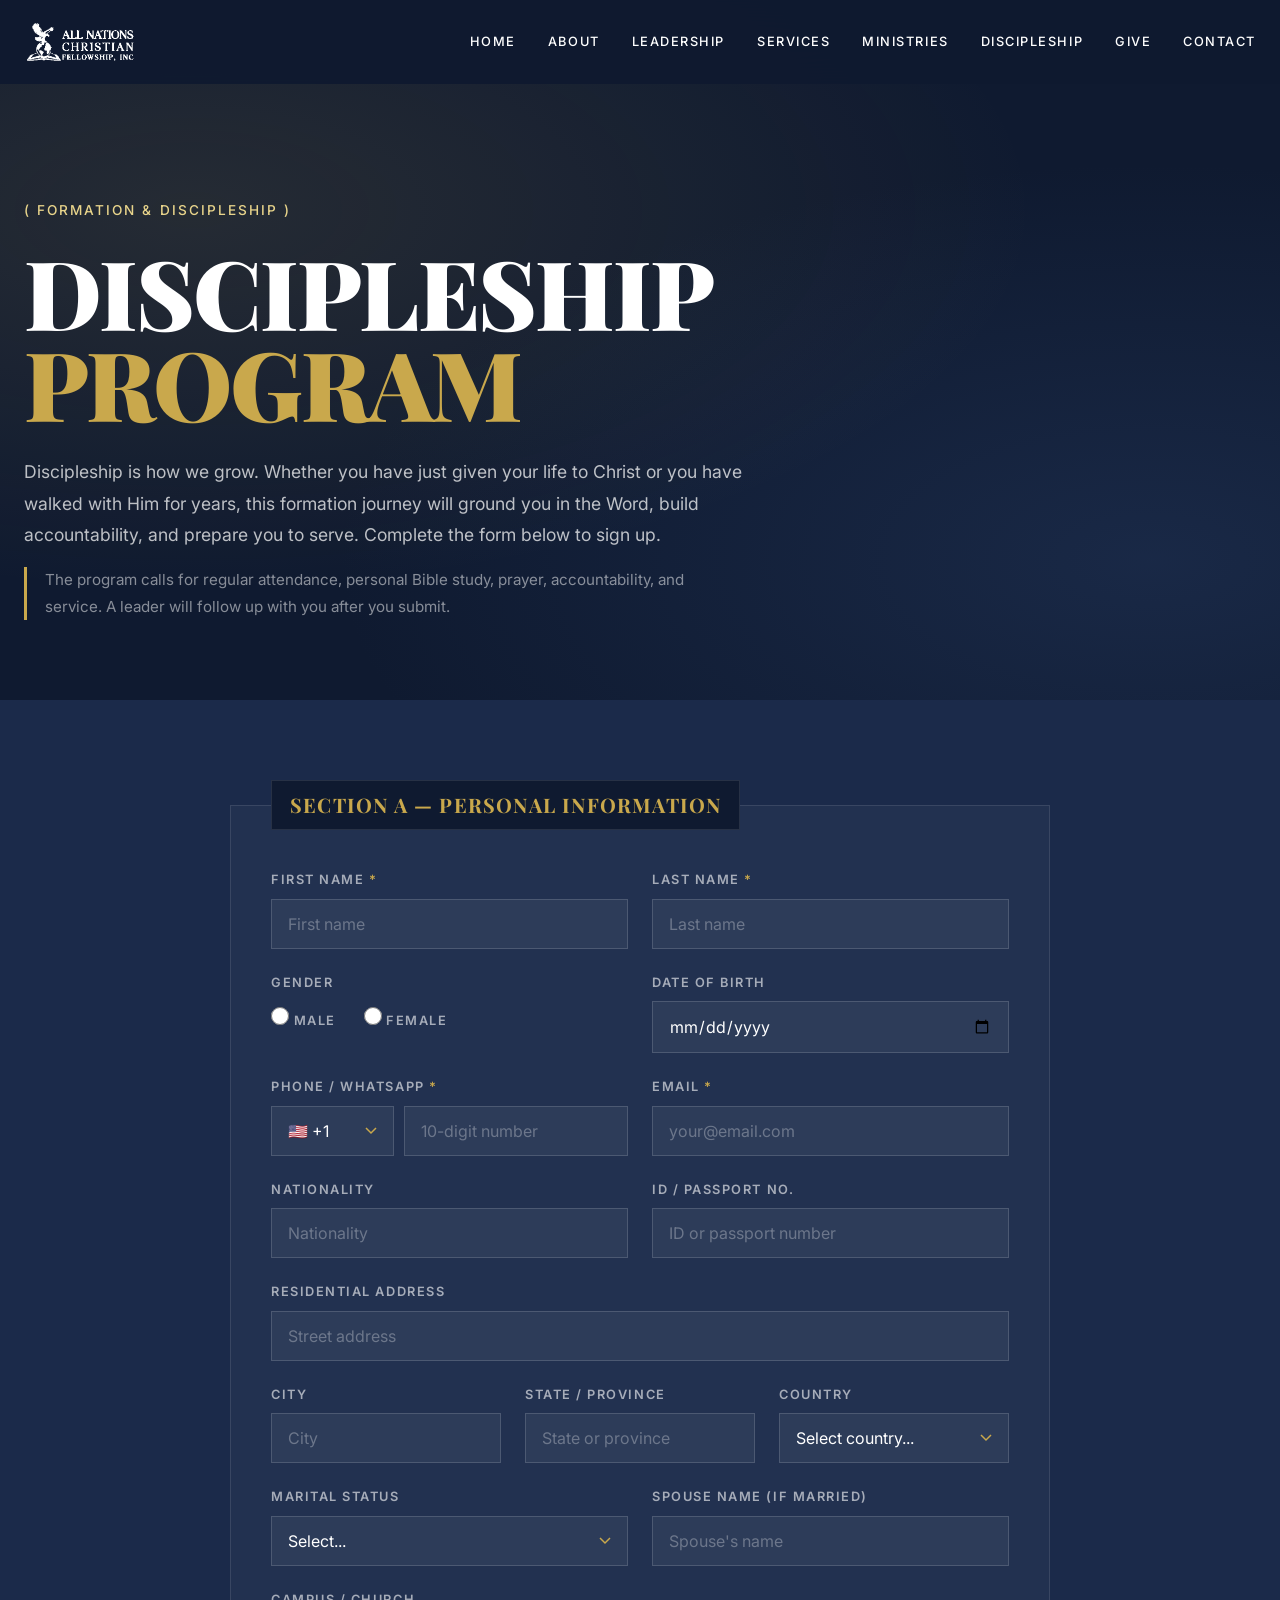
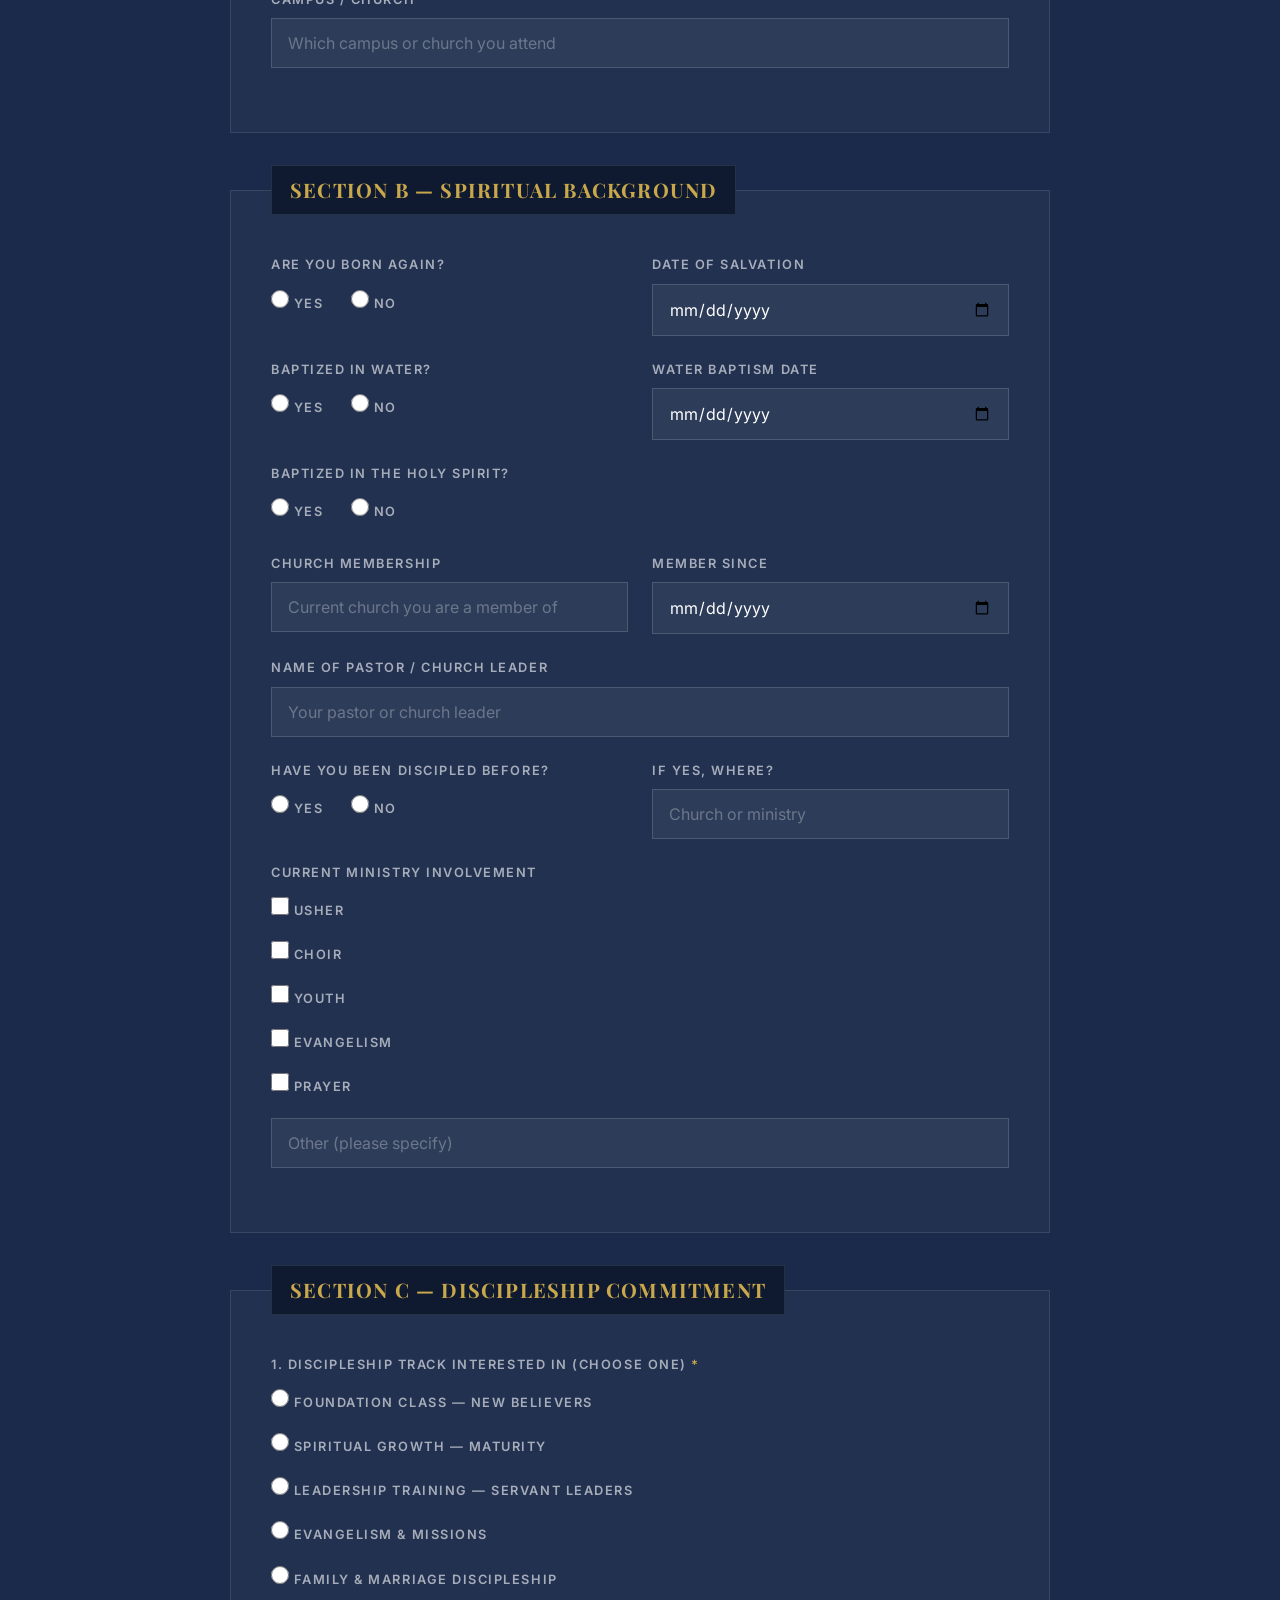
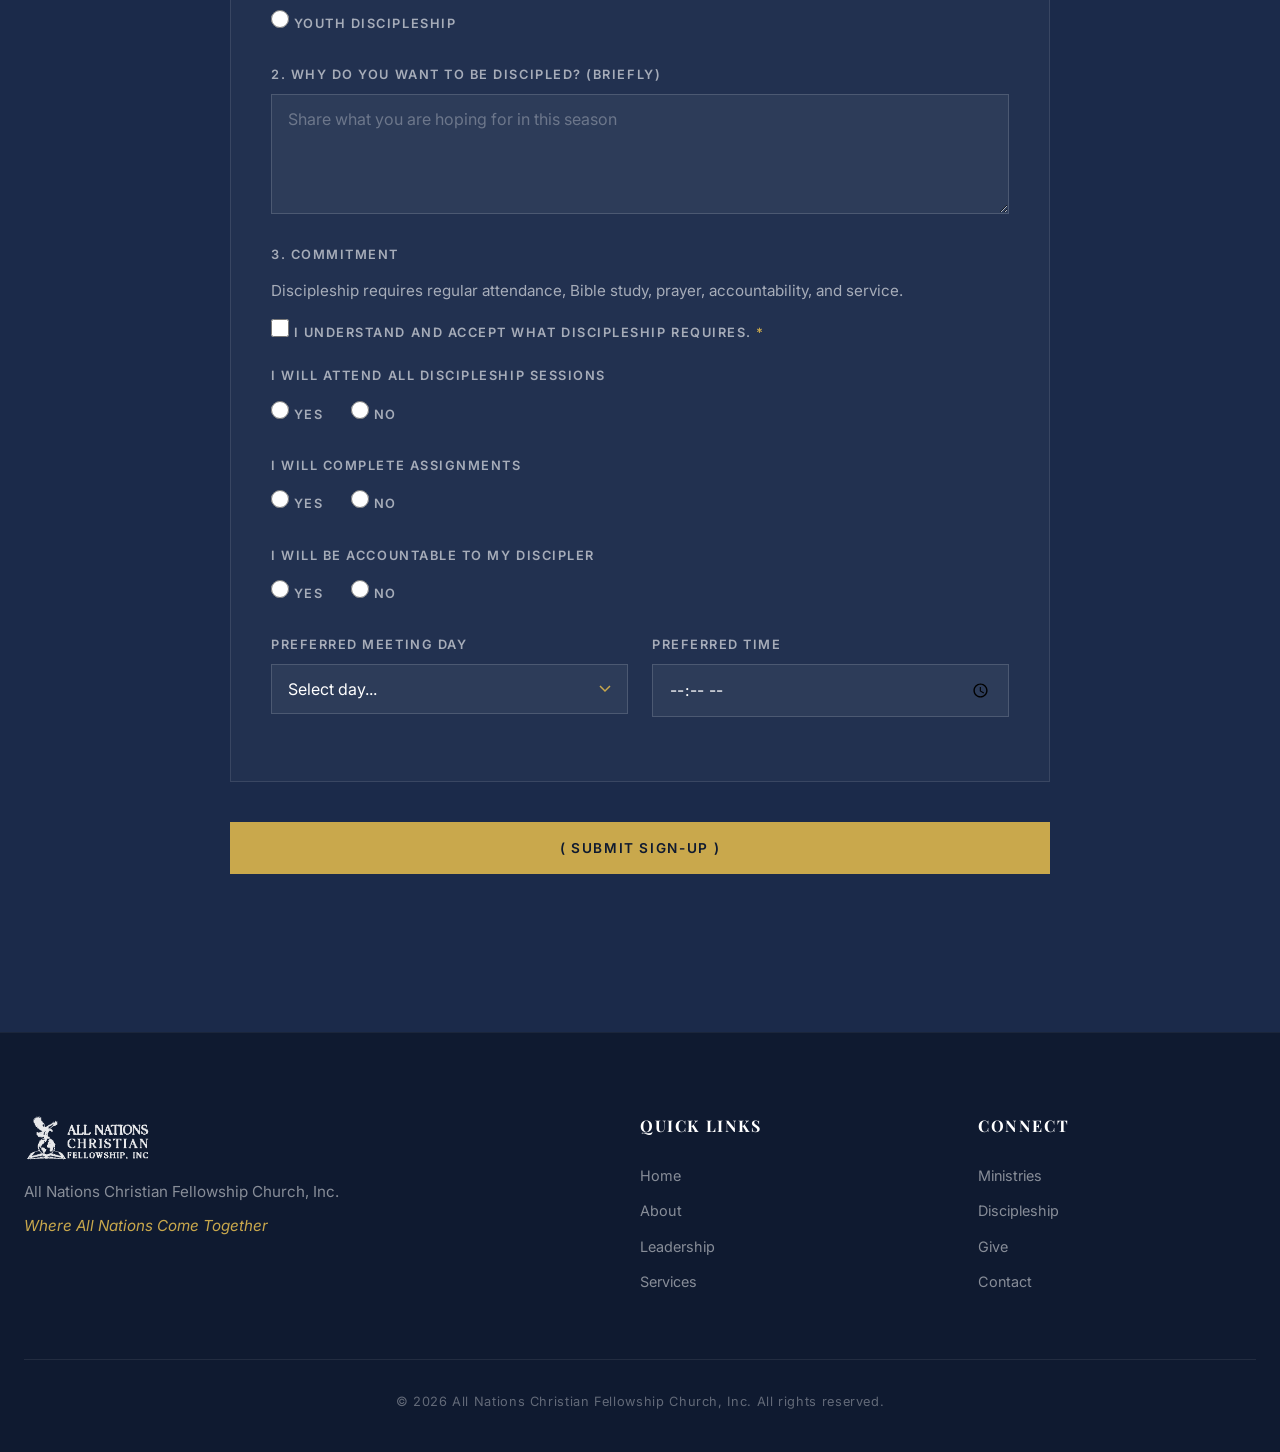
==== site/discipleship.html @ baeefec9 "Add Discipleship Program sign-up page New dedicated page (site/discipleship.html) linked from the ma" ====
<!DOCTYPE html>
<html lang="en">
<head>
  <meta charset="UTF-8">
  <meta name="viewport" content="width=device-width, initial-scale=1.0">
  <title>Discipleship Program | ANCFC - All Nations Christian Fellowship Church</title>
  <meta name="description" content="Sign up for the All Nations Christian Fellowship Church Discipleship Program - a formation journey to grow you into spiritual maturity, leadership, and kingdom impact.">
  <link rel="preconnect" href="https://fonts.googleapis.com">
  <link rel="preconnect" href="https://fonts.gstatic.com" crossorigin>
  <link href="https://fonts.googleapis.com/css2?family=Playfair+Display:wght@400;700;900&family=Inter:wght@300;400;500;600;700&display=swap" rel="stylesheet">
  <link rel="stylesheet" href="styles.css">
</head>
<body>

  <!-- NAVIGATION -->
  <nav class="nav nav--solid" id="nav">
    <div class="nav-inner">
      <a href="index.html#home" class="nav-logo">
        <img src="assets/images/logo-white.png" alt="ANCFC - All Nations Christian Fellowship Church" class="nav-logo-img">
      </a>
      <div class="nav-links" id="navLinks">
        <a href="index.html#home">Home</a>
        <a href="index.html#about">About</a>
        <a href="index.html#leadership">Leadership</a>
        <a href="index.html#services">Services</a>
        <a href="index.html#ministries">Ministries</a>
        <a href="discipleship.html" class="active">Discipleship</a>
        <a href="index.html#give">Give</a>
        <a href="index.html#contact">Contact</a>
      </div>
      <button class="nav-toggle" id="navToggle" aria-label="Toggle menu">
        <span></span>
        <span></span>
        <span></span>
      </button>
    </div>
  </nav>

  <!-- PAGE HEADER -->
  <header class="signup-header">
    <div class="signup-header-overlay"></div>
    <div class="container">
      <p class="section-tag">( Formation &amp; Discipleship )</p>
      <h1 class="signup-title">DISCIPLESHIP<br><span class="accent-text">PROGRAM</span></h1>
      <p class="signup-intro">Discipleship is how we grow. Whether you have just given your life to Christ or you have walked with Him for years, this formation journey will ground you in the Word, build accountability, and prepare you to serve. Complete the form below to sign up.</p>
      <p class="signup-commit-note">The program calls for regular attendance, personal Bible study, prayer, accountability, and service. A leader will follow up with you after you submit.</p>
    </div>
  </header>

  <!-- SIGN-UP FORM -->
  <section class="signup">
    <div class="container">
      <form class="signup-form" action="https://formspree.io/f/xpwdjqkv" method="POST">
        <input type="hidden" name="_subject" value="New Discipleship Program Sign-Up">

        <!-- SECTION A -->
        <fieldset class="signup-fieldset">
          <legend>Section A &mdash; Personal Information</legend>

          <div class="form-row">
            <div class="form-group">
              <label for="first_name">First Name <span class="req">*</span></label>
              <input type="text" id="first_name" name="First Name" required placeholder="First name">
            </div>
            <div class="form-group">
              <label for="last_name">Last Name <span class="req">*</span></label>
              <input type="text" id="last_name" name="Last Name" required placeholder="Last name">
            </div>
          </div>

          <div class="form-row">
            <div class="form-group">
              <span class="field-label">Gender</span>
              <div class="form-check-group form-check-group--inline">
                <label class="form-check"><input type="radio" name="Gender" value="Male"> Male</label>
                <label class="form-check"><input type="radio" name="Gender" value="Female"> Female</label>
              </div>
            </div>
            <div class="form-group">
              <label for="dob">Date of Birth</label>
              <input type="date" id="dob" name="Date of Birth">
            </div>
          </div>

          <div class="form-row">
            <div class="form-group">
              <label for="phone">Phone / WhatsApp <span class="req">*</span></label>
              <div class="phone-field">
                <select id="phone_country_code" name="Phone Country Code" class="phone-code-select" aria-label="Country dialing code"></select>
                <input type="tel" id="phone" name="Phone / WhatsApp" required inputmode="numeric" maxlength="10" pattern="\d{10}" placeholder="10-digit number" title="Enter exactly 10 digits, numbers only">
              </div>
            </div>
            <div class="form-group">
              <label for="email">Email <span class="req">*</span></label>
              <input type="email" id="email" name="Email" required
                     pattern="[a-zA-Z0-9._%+\-]+@[a-zA-Z0-9.\-]+\.[a-zA-Z]{2,}"
                     title="Enter a valid email address, e.g. name@example.com"
                     placeholder="your@email.com">
            </div>
          </div>

          <div class="form-row">
            <div class="form-group">
              <label for="nationality">Nationality</label>
              <input type="text" id="nationality" name="Nationality" placeholder="Nationality">
            </div>
            <div class="form-group">
              <label for="id_no">ID / Passport No.</label>
              <input type="text" id="id_no" name="ID / Passport No"
                     pattern="[A-Za-z0-9]+"
                     title="Letters and numbers only, no spaces or symbols"
                     placeholder="ID or passport number">
            </div>
          </div>

          <div class="form-group">
            <label for="address">Residential Address</label>
            <input type="text" id="address" name="Residential Address" placeholder="Street address">
          </div>

          <div class="form-row form-row--thirds">
            <div class="form-group">
              <label for="city">City</label>
              <input type="text" id="city" name="City" placeholder="City">
            </div>
            <div class="form-group">
              <label for="state">State / Province</label>
              <input type="text" id="state" name="State / Province" placeholder="State or province">
            </div>
            <div class="form-group">
              <label for="country">Country</label>
              <select id="country" name="Country">
                <option value="">Select country...</option>
              </select>
            </div>
          </div>

          <div class="form-row">
            <div class="form-group">
              <label for="marital_status">Marital Status</label>
              <select id="marital_status" name="Marital Status">
                <option value="">Select...</option>
                <option value="Single">Single</option>
                <option value="Married">Married</option>
                <option value="Divorced">Divorced</option>
                <option value="Widowed">Widowed</option>
              </select>
            </div>
            <div class="form-group">
              <label for="spouse_name">Spouse Name (if married)</label>
              <input type="text" id="spouse_name" name="Spouse Name" placeholder="Spouse's name">
            </div>
          </div>

          <div class="form-group">
            <label for="campus">Campus / Church</label>
            <input type="text" id="campus" name="Campus / Church" placeholder="Which campus or church you attend">
          </div>
        </fieldset>

        <!-- SECTION B -->
        <fieldset class="signup-fieldset">
          <legend>Section B &mdash; Spiritual Background</legend>

          <div class="form-row">
            <div class="form-group">
              <span class="field-label">Are you born again?</span>
              <div class="form-check-group form-check-group--inline">
                <label class="form-check"><input type="radio" name="Born Again" value="Yes"> Yes</label>
                <label class="form-check"><input type="radio" name="Born Again" value="No"> No</label>
              </div>
            </div>
            <div class="form-group">
              <label for="salvation_date">Date of Salvation</label>
              <input type="date" id="salvation_date" name="Date of Salvation">
            </div>
          </div>

          <div class="form-row">
            <div class="form-group">
              <span class="field-label">Baptized in water?</span>
              <div class="form-check-group form-check-group--inline">
                <label class="form-check"><input type="radio" name="Baptized in Water" value="Yes"> Yes</label>
                <label class="form-check"><input type="radio" name="Baptized in Water" value="No"> No</label>
              </div>
            </div>
            <div class="form-group">
              <label for="water_baptism_date">Water Baptism Date</label>
              <input type="date" id="water_baptism_date" name="Water Baptism Date">
            </div>
          </div>

          <div class="form-group">
            <span class="field-label">Baptized in the Holy Spirit?</span>
            <div class="form-check-group form-check-group--inline">
              <label class="form-check"><input type="radio" name="Baptized in Holy Spirit" value="Yes"> Yes</label>
              <label class="form-check"><input type="radio" name="Baptized in Holy Spirit" value="No"> No</label>
            </div>
          </div>

          <div class="form-row">
            <div class="form-group">
              <label for="church_membership">Church Membership</label>
              <input type="text" id="church_membership" name="Church Membership" placeholder="Current church you are a member of">
            </div>
            <div class="form-group">
              <label for="member_since">Member Since</label>
              <input type="date" id="member_since" name="Member Since">
            </div>
          </div>

          <div class="form-group">
            <label for="pastor_name">Name of Pastor / Church Leader</label>
            <input type="text" id="pastor_name" name="Pastor / Church Leader" placeholder="Your pastor or church leader">
          </div>

          <div class="form-row">
            <div class="form-group">
              <span class="field-label">Have you been discipled before?</span>
              <div class="form-check-group form-check-group--inline">
                <label class="form-check"><input type="radio" name="Discipled Before" value="Yes"> Yes</label>
                <label class="form-check"><input type="radio" name="Discipled Before" value="No"> No</label>
              </div>
            </div>
            <div class="form-group">
              <label for="discipled_where">If yes, where?</label>
              <input type="text" id="discipled_where" name="Discipled Before - Where" placeholder="Church or ministry">
            </div>
          </div>

          <div class="form-group">
            <span class="field-label">Current Ministry Involvement</span>
            <div class="form-check-group">
              <label class="form-check"><input type="checkbox" name="Ministry Involvement" value="Usher"> Usher</label>
              <label class="form-check"><input type="checkbox" name="Ministry Involvement" value="Choir"> Choir</label>
              <label class="form-check"><input type="checkbox" name="Ministry Involvement" value="Youth"> Youth</label>
              <label class="form-check"><input type="checkbox" name="Ministry Involvement" value="Evangelism"> Evangelism</label>
              <label class="form-check"><input type="checkbox" name="Ministry Involvement" value="Prayer"> Prayer</label>
            </div>
            <input type="text" id="ministry_other" name="Ministry Involvement - Other" placeholder="Other (please specify)">
          </div>
        </fieldset>

        <!-- SECTION C -->
        <fieldset class="signup-fieldset">
          <legend>Section C &mdash; Discipleship Commitment</legend>

          <div class="form-group">
            <span class="field-label">1. Discipleship Track Interested In (choose one) <span class="req">*</span></span>
            <div class="form-check-group">
              <label class="form-check"><input type="radio" name="Discipleship Track" value="Foundation Class (New Believers)" required> Foundation Class &mdash; New Believers</label>
              <label class="form-check"><input type="radio" name="Discipleship Track" value="Spiritual Growth (Maturity)"> Spiritual Growth &mdash; Maturity</label>
              <label class="form-check"><input type="radio" name="Discipleship Track" value="Leadership Training (Servant Leaders)"> Leadership Training &mdash; Servant Leaders</label>
              <label class="form-check"><input type="radio" name="Discipleship Track" value="Evangelism & Missions"> Evangelism &amp; Missions</label>
              <label class="form-check"><input type="radio" name="Discipleship Track" value="Family & Marriage Discipleship"> Family &amp; Marriage Discipleship</label>
              <label class="form-check"><input type="radio" name="Discipleship Track" value="Youth Discipleship"> Youth Discipleship</label>
            </div>
          </div>

          <div class="form-group">
            <label for="why">2. Why do you want to be discipled? (briefly)</label>
            <textarea id="why" name="Why do you want to be discipled" rows="4" placeholder="Share what you are hoping for in this season"></textarea>
          </div>

          <div class="form-group">
            <span class="field-label">3. Commitment</span>
            <p class="commitment-statement">Discipleship requires regular attendance, Bible study, prayer, accountability, and service.</p>
            <label class="form-check form-check--acknowledge">
              <input type="checkbox" name="Commitment Acknowledged" value="Yes" required>
              I understand and accept what discipleship requires. <span class="req">*</span>
            </label>
          </div>

          <div class="form-group">
            <span class="field-label">I will attend all discipleship sessions</span>
            <div class="form-check-group form-check-group--inline">
              <label class="form-check"><input type="radio" name="Will Attend All Sessions" value="Yes"> Yes</label>
              <label class="form-check"><input type="radio" name="Will Attend All Sessions" value="No"> No</label>
            </div>
          </div>

          <div class="form-group">
            <span class="field-label">I will complete assignments</span>
            <div class="form-check-group form-check-group--inline">
              <label class="form-check"><input type="radio" name="Will Complete Assignments" value="Yes"> Yes</label>
              <label class="form-check"><input type="radio" name="Will Complete Assignments" value="No"> No</label>
            </div>
          </div>

          <div class="form-group">
            <span class="field-label">I will be accountable to my discipler</span>
            <div class="form-check-group form-check-group--inline">
              <label class="form-check"><input type="radio" name="Will Be Accountable" value="Yes"> Yes</label>
              <label class="form-check"><input type="radio" name="Will Be Accountable" value="No"> No</label>
            </div>
          </div>

          <div class="form-row">
            <div class="form-group">
              <label for="preferred_day">Preferred Meeting Day</label>
              <select id="preferred_day" name="Preferred Meeting Day">
                <option value="">Select day...</option>
                <option value="Monday">Monday</option>
                <option value="Tuesday">Tuesday</option>
                <option value="Wednesday">Wednesday</option>
                <option value="Thursday">Thursday</option>
                <option value="Friday">Friday</option>
                <option value="Saturday">Saturday</option>
                <option value="Sunday">Sunday</option>
              </select>
            </div>
            <div class="form-group">
              <label for="preferred_time">Preferred Time</label>
              <input type="time" id="preferred_time" name="Preferred Time">
            </div>
          </div>
        </fieldset>

        <button type="submit" class="btn btn-primary btn-full">( Submit Sign-Up )</button>
        <p class="signup-form-status" id="signupStatus" role="status" aria-live="polite"></p>
      </form>
    </div>
  </section>

  <!-- FOOTER -->
  <footer class="footer">
    <div class="container">
      <div class="footer-grid">
        <div class="footer-brand">
          <img src="assets/images/logo-white.png" alt="ANCFC" class="footer-logo-img">
          <p>All Nations Christian Fellowship Church, Inc.</p>
          <p class="footer-tagline">Where All Nations Come Together</p>
        </div>
        <div class="footer-links">
          <h4>Quick Links</h4>
          <a href="index.html#home">Home</a>
          <a href="index.html#about">About</a>
          <a href="index.html#leadership">Leadership</a>
          <a href="index.html#services">Services</a>
        </div>
        <div class="footer-links">
          <h4>Connect</h4>
          <a href="index.html#ministries">Ministries</a>
          <a href="discipleship.html">Discipleship</a>
          <a href="index.html#give">Give</a>
          <a href="index.html#contact">Contact</a>
        </div>
      </div>
      <div class="footer-bottom">
        <p>&copy; 2026 All Nations Christian Fellowship Church, Inc. All rights reserved.</p>
      </div>
    </div>
  </footer>

  <script src="script.js"></script>
</body>
</html>
---- site/styles.css ----
/* =============================================
   ANCFC - All Nations Christian Fellowship Church
   Design inspired by 2819church.org
   Bold typography, editorial layout, navy blue brand
   ============================================= */

/* --- CSS Variables --- */
:root {
  --navy: #1B2A4A;
  --navy-dark: #0F1A30;
  --navy-light: #2C4470;
  --gold: #C9A84C;
  --gold-light: #E8D48B;
  --white: #FFFFFF;
  --off-white: #F5F3EF;
  --light-gray: #E8E6E1;
  --dark-gray: #333333;
  --text: #1a1a1a;
  --text-light: #666666;
  --font-display: 'Playfair Display', Georgia, serif;
  --font-body: 'Inter', -apple-system, BlinkMacSystemFont, sans-serif;
  --transition: 0.3s cubic-bezier(0.4, 0, 0.2, 1);
}

/* --- Reset & Base --- */
*, *::before, *::after {
  margin: 0;
  padding: 0;
  box-sizing: border-box;
}

html {
  scroll-behavior: smooth;
  font-size: 16px;
}

body {
  font-family: var(--font-body);
  color: var(--text);
  background: var(--white);
  line-height: 1.6;
  overflow-x: hidden;
}

img {
  max-width: 100%;
  height: auto;
  display: block;
}

a {
  text-decoration: none;
  color: inherit;
}

.container {
  max-width: 1280px;
  margin: 0 auto;
  padding: 0 24px;
}

/* --- Typography --- */
.section-tag {
  font-family: var(--font-body);
  font-size: 0.85rem;
  font-weight: 500;
  letter-spacing: 0.15em;
  text-transform: uppercase;
  margin-bottom: 1.5rem;
  color: var(--gold);
}

.section-title {
  font-family: var(--font-display);
  font-size: clamp(3rem, 8vw, 6.5rem);
  font-weight: 900;
  line-height: 0.95;
  letter-spacing: -0.02em;
  text-transform: uppercase;
  margin-bottom: 2rem;
}

.accent-text {
  color: var(--gold);
  font-style: normal;
}

.section-header--light .section-title {
  color: var(--white);
}

.section-header--light .section-tag {
  color: var(--gold-light);
}

/* --- Buttons --- */
.btn {
  display: inline-block;
  font-family: var(--font-body);
  font-size: 0.85rem;
  font-weight: 600;
  letter-spacing: 0.12em;
  text-transform: uppercase;
  padding: 16px 32px;
  border: 2px solid transparent;
  cursor: pointer;
  transition: var(--transition);
  white-space: nowrap;
}

.btn-primary {
  background: var(--gold);
  color: var(--navy-dark);
  border-color: var(--gold);
}

.btn-primary:hover {
  background: var(--gold-light);
  border-color: var(--gold-light);
}

.btn-outline {
  background: transparent;
  color: var(--white);
  border-color: var(--white);
}

.btn-outline:hover {
  background: var(--white);
  color: var(--navy-dark);
}

.btn-full {
  width: 100%;
  text-align: center;
}

.btn-large {
  padding: 20px 48px;
  font-size: 1rem;
}

/* --- Navigation --- */
.nav {
  position: fixed;
  top: 0;
  left: 0;
  right: 0;
  z-index: 1000;
  padding: 20px 0;
  transition: var(--transition);
}

.nav.scrolled {
  background: rgba(15, 26, 48, 0.95);
  backdrop-filter: blur(20px);
  padding: 12px 0;
  box-shadow: 0 2px 40px rgba(0,0,0,0.3);
}

.nav-inner {
  max-width: 1280px;
  margin: 0 auto;
  padding: 0 24px;
  display: flex;
  align-items: center;
  justify-content: space-between;
}

.nav-logo-img {
  height: 44px;
  width: auto;
  display: block;
  filter: brightness(1);
  transition: var(--transition);
}

.nav-logo:hover .nav-logo-img {
  filter: brightness(1.15);
}

.nav-links {
  display: flex;
  gap: 32px;
}

.nav-links a {
  color: var(--white);
  font-size: 0.8rem;
  font-weight: 500;
  letter-spacing: 0.12em;
  text-transform: uppercase;
  position: relative;
  transition: var(--transition);
}

.nav-links a::after {
  content: '';
  position: absolute;
  bottom: -4px;
  left: 0;
  width: 0;
  height: 2px;
  background: var(--gold);
  transition: var(--transition);
}

.nav-links a:hover {
  color: var(--gold);
}

.nav-links a:hover::after {
  width: 100%;
}

.nav-toggle {
  display: none;
  flex-direction: column;
  gap: 5px;
  background: none;
  border: none;
  cursor: pointer;
  padding: 8px;
}

.nav-toggle span {
  display: block;
  width: 28px;
  height: 2px;
  background: var(--white);
  transition: var(--transition);
}

/* --- Hero Section --- */
.hero {
  position: relative;
  min-height: 100vh;
  display: flex;
  flex-direction: column;
  justify-content: center;
  background: var(--navy-dark);
  overflow: hidden;
  padding: 100px 0 60px;
}

.hero-overlay {
  position: absolute;
  inset: 0;
  background:
    radial-gradient(ellipse at 15% 60%, rgba(201, 168, 76, 0.12) 0%, transparent 55%),
    radial-gradient(ellipse at 85% 20%, rgba(44, 68, 112, 0.3) 0%, transparent 50%);
  z-index: 0;
}

/* Editorial grid: text left, media right — like 2819 Church */
.hero-editorial {
  position: relative;
  z-index: 2;
  display: grid;
  grid-template-columns: 1.1fr 0.9fr;
  gap: 20px;
  max-width: 1400px;
  margin: 0 auto;
  padding: 0 40px;
  align-items: center;
}

/* --- Giant staggered text --- */
.hero-text-block {
  position: relative;
}

.hero-line-wrap {
  overflow: hidden;
  position: relative;
}

.hero-line {
  display: block;
  font-family: var(--font-display);
  font-weight: 900;
  font-size: clamp(4rem, 11vw, 10rem);
  line-height: 0.88;
  letter-spacing: -0.04em;
  text-transform: uppercase;
  color: var(--white);
  transform: translateY(110%);
  animation: heroSlideUp 0.9s cubic-bezier(0.16, 1, 0.3, 1) forwards;
  animation-delay: var(--delay, 0s);
}

.hero-line--accent {
  color: var(--gold);
  /* Text with image texture clipped inside */
  background: linear-gradient(135deg, var(--gold) 0%, var(--gold-light) 40%, var(--gold) 70%, #B8942F 100%);
  background-size: 200% 200%;
  -webkit-background-clip: text;
  -webkit-text-fill-color: transparent;
  background-clip: text;
  animation: heroSlideUp 0.9s cubic-bezier(0.16, 1, 0.3, 1) forwards,
             goldShimmer 4s ease-in-out infinite 1.5s;
  animation-delay: var(--delay, 0s), 1.5s;
}

@keyframes heroSlideUp {
  0% { transform: translateY(110%); }
  100% { transform: translateY(0); }
}

@keyframes goldShimmer {
  0%, 100% { background-position: 0% 50%; }
  50% { background-position: 100% 50%; }
}

/* --- Right media block: overlapping images --- */
.hero-media-block {
  position: relative;
  height: 520px;
}

.hero-img {
  position: absolute;
  overflow: hidden;
  box-shadow: 0 20px 60px rgba(0,0,0,0.5);
}

.hero-img img {
  width: 100%;
  height: 100%;
  object-fit: cover;
  transition: transform 0.6s ease;
}

.hero-img:hover img {
  transform: scale(1.05);
}

.hero-img--main {
  top: 0;
  right: 0;
  width: 320px;
  height: 400px;
  z-index: 1;
}

.hero-img--secondary {
  bottom: 20px;
  left: 0;
  width: 280px;
  height: 240px;
  z-index: 3;
}

/* Fade-in animation for media */
.hero-anim-fade {
  opacity: 0;
  transform: translateY(30px);
  animation: heroFadeUp 0.8s ease forwards;
  animation-delay: var(--delay, 0s);
}

@keyframes heroFadeUp {
  0% { opacity: 0; transform: translateY(30px); }
  100% { opacity: 1; transform: translateY(0); }
}

/* Latest message overlay */
.hero-latest {
  position: absolute;
  bottom: 60px;
  right: 20px;
  z-index: 5;
  background: rgba(15, 26, 48, 0.85);
  backdrop-filter: blur(12px);
  padding: 20px 24px;
  border-left: 3px solid var(--gold);
}

.hero-latest-label {
  font-family: var(--font-display);
  font-size: 1.1rem;
  font-weight: 900;
  letter-spacing: 0.08em;
  color: var(--white);
  margin-bottom: 6px;
}

.hero-latest-link {
  display: inline-flex;
  align-items: center;
  gap: 8px;
  font-size: 0.8rem;
  font-weight: 600;
  letter-spacing: 0.15em;
  text-transform: uppercase;
  color: var(--gold);
  transition: var(--transition);
}

.hero-latest-link:hover {
  color: var(--gold-light);
  gap: 12px;
}

.play-icon {
  display: inline-flex;
  align-items: center;
  justify-content: center;
  width: 28px;
  height: 28px;
  border: 1.5px solid var(--gold);
  border-radius: 50%;
}

.arrow {
  transition: transform 0.3s ease;
}

.hero-latest-link:hover .arrow {
  transform: translate(2px, -2px);
}

/* --- Bottom CTAs (2819-style bracket links) --- */
.hero-bottom {
  position: relative;
  z-index: 2;
  display: flex;
  gap: 40px;
  justify-content: center;
  margin-top: 60px;
  padding: 0 40px;
  flex-wrap: wrap;
}

.hero-cta-link {
  font-family: var(--font-body);
  font-size: 0.8rem;
  font-weight: 600;
  letter-spacing: 0.15em;
  text-transform: uppercase;
  color: var(--white);
  transition: var(--transition);
  position: relative;
}

.hero-cta-link::after {
  content: '';
  position: absolute;
  bottom: -4px;
  left: 0;
  width: 0;
  height: 1px;
  background: var(--gold);
  transition: width 0.3s ease;
}

.hero-cta-link:hover {
  color: var(--gold);
}

.hero-cta-link:hover::after {
  width: 100%;
}

/* Slide-up animation for CTAs */
.hero-anim-up {
  opacity: 0;
  transform: translateY(20px);
  animation: heroFadeUp 0.6s ease forwards;
  animation-delay: var(--delay, 0s);
}

/* --- Scroll indicator --- */
.hero-scroll-indicator {
  position: absolute;
  bottom: 24px;
  left: 50%;
  transform: translateX(-50%);
  display: flex;
  flex-direction: column;
  align-items: center;
  gap: 10px;
  z-index: 2;
}

.hero-scroll-indicator span {
  font-size: 0.65rem;
  letter-spacing: 0.25em;
  text-transform: uppercase;
  color: rgba(255,255,255,0.4);
}

.scroll-line {
  width: 1px;
  height: 36px;
  background: linear-gradient(to bottom, var(--gold), transparent);
  animation: scrollPulse 2s infinite;
}

@keyframes scrollPulse {
  0%, 100% { opacity: 0.3; transform: scaleY(0.5); }
  50% { opacity: 1; transform: scaleY(1); }
}

/* --- Mission Strip --- */
.mission-strip {
  background: var(--gold);
  padding: 20px 0;
  overflow: hidden;
}

.mission-marquee {
  display: flex;
  animation: marquee 20s linear infinite;
  white-space: nowrap;
}

.mission-marquee span {
  font-family: var(--font-display);
  font-size: 1.1rem;
  font-weight: 700;
  letter-spacing: 0.3em;
  text-transform: uppercase;
  color: var(--navy-dark);
  padding-right: 2rem;
}

@keyframes marquee {
  0% { transform: translateX(0); }
  100% { transform: translateX(-50%); }
}

/* --- About Section --- */
.about {
  padding: 120px 0;
  background: var(--off-white);
}

.about-grid {
  display: grid;
  grid-template-columns: 1fr 1fr;
  gap: 80px;
  margin-top: 60px;
}

.about-text {
  font-size: 1.05rem;
  line-height: 1.8;
  color: var(--dark-gray);
}

.about-lead {
  font-size: 1.3rem;
  font-weight: 500;
  line-height: 1.6;
  color: var(--navy);
  margin-bottom: 1.5rem;
}

.about-text p + p {
  margin-top: 1.2rem;
}

.about-image {
  margin-top: 2rem;
  max-width: 320px;
  border-radius: 4px;
  overflow: hidden;
  box-shadow: 0 20px 60px rgba(27, 42, 74, 0.15);
}

.about-image img {
  width: 100%;
  height: auto;
  display: block;
}

.value-card {
  padding: 32px 0;
  border-bottom: 1px solid var(--light-gray);
}

.value-card:first-child {
  border-top: 1px solid var(--light-gray);
}

.value-number {
  font-family: var(--font-display);
  font-size: 0.9rem;
  font-weight: 700;
  color: var(--gold);
  display: block;
  margin-bottom: 8px;
}

.value-card h3 {
  font-family: var(--font-display);
  font-size: 1.5rem;
  font-weight: 700;
  margin-bottom: 12px;
  color: var(--navy);
}

.value-card p {
  font-size: 0.95rem;
  color: var(--text-light);
  line-height: 1.7;
}

/* --- Leadership Section --- */
.leadership {
  padding: 120px 0;
  background: var(--navy-dark);
}

.leader-feature {
  display: grid;
  grid-template-columns: 1fr 1fr;
  gap: 60px;
  align-items: center;
  margin-top: 80px;
}

.leader-feature--reverse {
  margin-top: 100px;
}

.leader-feature--reverse .leader-image {
  order: 2;
}

.leader-feature--reverse .leader-info {
  order: 1;
}

.leader-image {
  position: relative;
  overflow: hidden;
}

.leader-image img {
  width: 100%;
  height: 600px;
  object-fit: cover;
  object-position: top center;
  filter: grayscale(15%);
  transition: var(--transition);
}

.leader-image:hover img {
  filter: grayscale(0%);
  transform: scale(1.02);
}

.leader-image::after {
  content: '';
  position: absolute;
  bottom: 0;
  left: 0;
  right: 0;
  height: 40%;
  background: linear-gradient(to top, rgba(15, 26, 48, 0.6), transparent);
  pointer-events: none;
}

.leader-role {
  font-size: 0.85rem;
  font-weight: 500;
  letter-spacing: 0.15em;
  text-transform: uppercase;
  color: var(--gold);
  margin-bottom: 1rem;
}

.leader-name {
  font-family: var(--font-display);
  font-size: clamp(2.5rem, 5vw, 4rem);
  font-weight: 900;
  line-height: 1;
  color: var(--white);
  text-transform: uppercase;
  margin-bottom: 2rem;
}

.leader-bio {
  font-size: 1rem;
  line-height: 1.8;
  color: rgba(255,255,255,0.75);
  margin-bottom: 1.2rem;
}

/* --- Couple Banner --- */
.couple-banner {
  position: relative;
  min-height: 70vh;
  display: flex;
  align-items: center;
  justify-content: center;
  background: var(--navy);
  overflow: hidden;
}

.couple-banner-overlay {
  position: absolute;
  inset: 0;
  background: linear-gradient(135deg, rgba(15, 26, 48, 0.85), rgba(27, 42, 74, 0.7));
  z-index: 1;
}

.couple-banner-content {
  position: absolute;
  inset: 0;
  z-index: 0;
}

.couple-banner-content img {
  width: 100%;
  height: 100%;
  object-fit: cover;
  object-position: top center;
  opacity: 0.5;
}

.couple-banner-text {
  position: relative;
  z-index: 2;
  text-align: center;
  padding: 60px 24px;
  max-width: 800px;
}

.couple-banner-text blockquote p {
  font-family: var(--font-display);
  font-size: clamp(1.5rem, 3.5vw, 2.5rem);
  font-weight: 400;
  font-style: italic;
  line-height: 1.4;
  color: var(--white);
  margin-bottom: 1.5rem;
}

.couple-banner-text cite {
  font-family: var(--font-body);
  font-size: 0.9rem;
  font-style: normal;
  letter-spacing: 0.15em;
  text-transform: uppercase;
  color: var(--gold);
}

/* --- Gallery Strip --- */
.gallery-strip {
  padding: 0;
  overflow: hidden;
}

.gallery-grid {
  display: grid;
  grid-template-columns: repeat(6, 1fr);
  gap: 4px;
}

.gallery-item {
  aspect-ratio: 1;
  overflow: hidden;
  position: relative;
}

.gallery-item--wide {
  grid-column: span 2;
  aspect-ratio: 2/1;
}

.gallery-item img {
  width: 100%;
  height: 100%;
  object-fit: cover;
  transition: transform 0.6s cubic-bezier(0.4, 0, 0.2, 1), filter 0.6s ease;
  filter: grayscale(30%);
}

.gallery-item:hover img {
  transform: scale(1.08);
  filter: grayscale(0%);
}

@media (max-width: 768px) {
  .gallery-grid {
    grid-template-columns: repeat(3, 1fr);
  }
  .gallery-item--wide {
    grid-column: span 1;
    aspect-ratio: 1;
  }
}

@media (max-width: 480px) {
  .gallery-grid {
    grid-template-columns: repeat(2, 1fr);
  }
}

/* --- Services Section --- */
.services {
  padding: 120px 0;
  background: var(--white);
}

.services-grid {
  display: grid;
  grid-template-columns: repeat(3, 1fr);
  gap: 32px;
  margin-top: 60px;
}

.service-card {
  padding: 48px 36px;
  border: 1px solid var(--light-gray);
  transition: var(--transition);
  position: relative;
  overflow: hidden;
}

.service-card::before {
  content: '';
  position: absolute;
  top: 0;
  left: 0;
  right: 0;
  height: 3px;
  background: var(--gold);
  transform: scaleX(0);
  transition: var(--transition);
}

.service-card:hover::before {
  transform: scaleX(1);
}

.service-card:hover {
  border-color: var(--navy);
  box-shadow: 0 20px 60px rgba(27, 42, 74, 0.1);
  transform: translateY(-4px);
}

.service-card--featured {
  background: var(--navy-dark);
  border-color: var(--navy-dark);
  color: var(--white);
}

.service-card--featured::before {
  transform: scaleX(1);
}

.service-day {
  font-family: var(--font-display);
  font-size: 3rem;
  font-weight: 900;
  color: var(--gold);
  margin-bottom: 16px;
  line-height: 1;
}

.service-card h3 {
  font-family: var(--font-display);
  font-size: 1.3rem;
  font-weight: 700;
  margin-bottom: 12px;
}

.service-time {
  font-size: 1.1rem;
  font-weight: 600;
  color: var(--gold);
  margin-bottom: 16px;
}

.service-desc {
  font-size: 0.95rem;
  line-height: 1.7;
  color: var(--text-light);
}

.service-card--featured .service-desc {
  color: rgba(255,255,255,0.7);
}

.service-zoom-link {
  display: inline-flex;
  align-items: center;
  gap: 8px;
  margin-top: 16px;
  padding: 8px 16px;
  font-size: 0.8rem;
  font-weight: 600;
  letter-spacing: 0.1em;
  text-transform: uppercase;
  color: var(--gold);
  border: 1px solid var(--gold);
  transition: var(--transition);
}

.service-zoom-link:hover {
  background: var(--gold);
  color: var(--navy-dark);
}

.service-card--featured .service-zoom-link {
  color: var(--gold-light);
  border-color: var(--gold-light);
}

.service-card--featured .service-zoom-link:hover {
  background: var(--gold-light);
  color: var(--navy-dark);
}

.services-cta {
  text-align: center;
  margin-top: 60px;
}

.services-cta .btn-primary {
  background: var(--navy-dark);
  color: var(--gold);
  border-color: var(--navy-dark);
}

.services-cta .btn-primary:hover {
  background: var(--navy);
  border-color: var(--navy);
}

/* --- Latest Message --- */
.latest-message {
  padding: 120px 0;
  background: var(--off-white);
}

.message-layout {
  display: grid;
  grid-template-columns: 1fr 1.2fr;
  gap: 80px;
  align-items: center;
}

.message-title {
  font-family: var(--font-display);
  font-size: clamp(3rem, 7vw, 5.5rem);
  font-weight: 900;
  line-height: 0.95;
  text-transform: uppercase;
  margin-bottom: 1.5rem;
}

.message-desc {
  font-size: 1.05rem;
  line-height: 1.8;
  color: var(--text-light);
  margin-bottom: 2rem;
}

.video-placeholder {
  display: block;
  position: relative;
  aspect-ratio: 16/9;
  max-height: 360px;
  overflow: hidden;
  background: var(--navy-dark);
  cursor: pointer;
  border-radius: 4px;
}

.video-placeholder img {
  width: 100%;
  height: 100%;
  object-fit: cover;
  opacity: 0.7;
  transition: var(--transition);
}

.video-placeholder:hover img {
  opacity: 0.5;
  transform: scale(1.05);
}

.play-btn {
  position: absolute;
  top: 50%;
  left: 50%;
  transform: translate(-50%, -50%);
  transition: var(--transition);
}

.video-placeholder:hover .play-btn {
  transform: translate(-50%, -50%) scale(1.15);
}

/* --- Ministries Section --- */
.ministries {
  padding: 120px 0;
  background: var(--navy-dark);
}

.ministries-grid {
  display: grid;
  grid-template-columns: repeat(3, 1fr);
  gap: 32px;
  margin-top: 60px;
}

.ministry-card {
  padding: 40px 32px;
  border: 1px solid rgba(255,255,255,0.1);
  transition: var(--transition);
}

.ministry-card:hover {
  border-color: var(--gold);
  background: rgba(201, 168, 76, 0.05);
  transform: translateY(-4px);
}

.ministry-icon {
  width: 48px;
  height: 48px;
  margin-bottom: 24px;
  color: var(--gold);
}

.ministry-card h3 {
  font-family: var(--font-display);
  font-size: 1.3rem;
  font-weight: 700;
  color: var(--white);
  margin-bottom: 12px;
}

.ministry-card p {
  font-size: 0.95rem;
  line-height: 1.7;
  color: rgba(255,255,255,0.6);
}

/* --- Give Section --- */
.give {
  padding: 120px 0;
  background: var(--off-white);
}

.give-layout {
  display: grid;
  grid-template-columns: 1fr 1fr;
  gap: 80px;
}

.give-desc {
  font-size: 1.05rem;
  line-height: 1.8;
  color: var(--text-light);
  margin-bottom: 2rem;
}

.give-scripture {
  font-family: var(--font-display);
  font-size: 1.2rem;
  font-style: italic;
  line-height: 1.6;
  color: var(--navy);
  padding-left: 24px;
  border-left: 3px solid var(--gold);
}

.give-scripture cite {
  display: block;
  font-family: var(--font-body);
  font-size: 0.85rem;
  font-style: normal;
  color: var(--gold);
  margin-top: 12px;
  letter-spacing: 0.1em;
}

.give-card {
  padding: 36px;
  border: 1px solid var(--light-gray);
  background: var(--white);
  margin-bottom: 24px;
  transition: var(--transition);
}

.give-card:hover {
  border-color: var(--navy);
  box-shadow: 0 10px 40px rgba(27, 42, 74, 0.08);
}

.give-card h3 {
  font-family: var(--font-display);
  font-size: 1.3rem;
  font-weight: 700;
  margin-bottom: 8px;
  color: var(--navy);
}

.give-card p {
  font-size: 0.95rem;
  color: var(--text-light);
  line-height: 1.7;
  margin-bottom: 20px;
}

.zelle-logo-img {
  display: block;
  height: 32px;
  width: auto;
  flex-shrink: 0;
}

.zelle-email {
  font-size: 0.9rem;
  color: var(--navy);
  word-break: break-all;
}

.give-zelle {
  display: flex;
  align-items: center;
  gap: 12px;
  background: rgba(27, 42, 74, 0.06);
  padding: 14px 16px;
  border-left: 3px solid var(--gold);
  border-radius: 4px;
  margin-bottom: 16px !important;
}

/* --- Building Fund Campaign --- */
.campaign {
  padding: 80px 0;
  background: var(--off-white);
}

.campaign .container {
  max-width: 1100px;
}

.campaign-layout {
  display: flex;
  gap: 48px;
  align-items: stretch;
}

.campaign .section-tag {
  color: var(--gold);
  font-size: 0.8rem;
  font-weight: 600;
  letter-spacing: 0.15em;
  text-transform: uppercase;
  margin-bottom: 12px;
}

.campaign-heading {
  font-family: var(--font-display);
  font-size: clamp(1.8rem, 4vw, 2.4rem);
  font-weight: 900;
  color: var(--navy-dark);
  line-height: 1.2;
  margin-bottom: 20px;
}

.campaign-image {
  position: relative;
  border-radius: 12px;
  overflow: hidden;
  box-shadow: 0 8px 30px rgba(0,0,0,0.12);
  flex: 0 1 50%;
  min-width: 0;
  min-height: 0;
}

.campaign-image img {
  position: absolute;
  top: 0;
  left: 0;
  width: 100%;
  height: 100%;
  object-fit: cover;
  display: block;
}

.campaign-content {
  flex: 1 1 45%;
  min-width: 0;
}

.campaign-image-dots {
  position: absolute;
  bottom: 16px;
  left: 50%;
  transform: translateX(-50%);
  display: flex;
  gap: 8px;
}

.dot {
  width: 10px;
  height: 10px;
  border-radius: 50%;
  background: rgba(255,255,255,0.5);
}

.dot--active {
  background: var(--white);
}

.campaign-stats {
  display: flex;
  align-items: center;
  gap: 24px;
  background: var(--white);
  border-radius: 12px;
  padding: 20px 24px;
  margin-bottom: 16px;
  box-shadow: 0 2px 12px rgba(0,0,0,0.06);
}

.campaign-circle {
  position: relative;
  width: 72px;
  height: 72px;
  flex-shrink: 0;
}

.circle-progress {
  width: 100%;
  height: 100%;
  transform: rotate(-90deg);
}

.circle-bg {
  fill: none;
  stroke: var(--light-gray);
  stroke-width: 8;
}

.circle-fill {
  fill: none;
  stroke: var(--navy);
  stroke-width: 8;
  stroke-linecap: round;
  stroke-dasharray: 326.7;
  stroke-dashoffset: calc(326.7 - (326.7 * var(--dash) / 100));
  transition: stroke-dashoffset 1.5s cubic-bezier(0.4, 0, 0.2, 1);
}

.circle-text {
  position: absolute;
  top: 50%;
  left: 50%;
  transform: translate(-50%, -50%);
  text-align: center;
}

.circle-percent {
  font-family: var(--font-display);
  font-size: 1.1rem;
  font-weight: 700;
  color: var(--navy-dark);
}

.campaign-amount {
  display: flex;
  flex-direction: column;
}

.raised-amount {
  font-family: var(--font-display);
  font-size: 1.8rem;
  font-weight: 900;
  color: var(--navy-dark);
  line-height: 1;
}

.raised-label {
  font-size: 1.8rem;
  font-weight: 300;
  color: var(--navy-dark);
  line-height: 1;
}

.goal-amount {
  font-size: 0.95rem;
  color: var(--text-light);
  margin-top: 4px;
}

.campaign-actions {
  margin-bottom: 14px;
}

.btn-campaign {
  display: inline-block;
  padding: 16px 36px;
  font-size: 1rem;
  font-weight: 700;
  text-align: center;
  border-radius: 8px;
  border: 2px solid transparent;
  cursor: pointer;
  transition: var(--transition);
  letter-spacing: 0.02em;
}

.btn-campaign--primary {
  background: var(--gold);
  color: var(--navy-dark);
  border-color: var(--gold);
}

.btn-campaign--primary:hover {
  background: var(--gold-light);
  border-color: var(--gold-light);
}

.btn-campaign--outline {
  background: transparent;
  color: var(--gold);
  border-color: var(--gold);
}

.btn-campaign--outline:hover {
  background: var(--gold);
  color: var(--navy-dark);
}

.campaign-zelle {
  display: inline-flex;
  align-items: center;
  gap: 12px;
  font-size: 0.9rem;
  color: var(--text-light);
  padding: 14px 16px;
  background: var(--white);
  border-radius: 8px;
  border-left: 3px solid var(--gold);
}

.campaign-zelle strong {
  color: var(--navy);
}

/* --- Connect Strip --- */
.connect-strip {
  padding: 100px 0;
  background: var(--navy-dark);
  text-align: center;
}

.connect-inner h2 {
  font-family: var(--font-display);
  font-size: clamp(2.5rem, 6vw, 4.5rem);
  font-weight: 900;
  color: var(--white);
  text-transform: uppercase;
  margin-bottom: 1rem;
}

.connect-inner p {
  font-size: 1.1rem;
  color: rgba(255,255,255,0.6);
  margin-bottom: 2.5rem;
  max-width: 600px;
  margin-left: auto;
  margin-right: auto;
}

/* --- Contact Section --- */
.contact {
  padding: 120px 0;
  background: var(--navy);
}

.contact-grid {
  display: grid;
  grid-template-columns: 1fr 1.2fr;
  gap: 80px;
  margin-top: 60px;
}

.contact-item {
  margin-bottom: 36px;
}

.contact-item h3 {
  font-family: var(--font-display);
  font-size: 1.2rem;
  font-weight: 700;
  color: var(--gold);
  margin-bottom: 8px;
}

.contact-item p {
  font-size: 0.95rem;
  line-height: 1.8;
  color: rgba(255,255,255,0.7);
}

.contact-socials {
  display: flex;
  gap: 16px;
  margin-top: 24px;
}

.social-link {
  width: 44px;
  height: 44px;
  border: 1px solid rgba(255,255,255,0.2);
  display: flex;
  align-items: center;
  justify-content: center;
  color: var(--white);
  transition: var(--transition);
}

.social-link:hover {
  background: var(--gold);
  border-color: var(--gold);
  color: var(--navy-dark);
}

.social-link svg {
  width: 18px;
  height: 18px;
}

/* --- Contact Form --- */
.contact-form {
  background: rgba(255,255,255,0.05);
  padding: 48px;
  border: 1px solid rgba(255,255,255,0.1);
}

.form-group {
  margin-bottom: 24px;
}

.form-group label {
  display: block;
  font-size: 0.8rem;
  font-weight: 600;
  letter-spacing: 0.12em;
  text-transform: uppercase;
  color: rgba(255,255,255,0.6);
  margin-bottom: 8px;
}

.form-group input,
.form-group select,
.form-group textarea {
  width: 100%;
  padding: 14px 16px;
  background: rgba(255,255,255,0.05);
  border: 1px solid rgba(255,255,255,0.15);
  color: var(--white);
  font-family: var(--font-body);
  font-size: 1rem;
  transition: var(--transition);
}

.form-group input::placeholder,
.form-group textarea::placeholder {
  color: rgba(255,255,255,0.3);
}

.form-group input:focus,
.form-group select:focus,
.form-group textarea:focus {
  outline: none;
  border-color: var(--gold);
  background: rgba(255,255,255,0.08);
}

.form-group select {
  appearance: none;
  background-image: url("data:image/svg+xml,%3Csvg width='12' height='8' viewBox='0 0 12 8' fill='none' xmlns='http://www.w3.org/2000/svg'%3E%3Cpath d='M1 1l5 5 5-5' stroke='%23C9A84C' stroke-width='1.5'/%3E%3C/svg%3E");
  background-repeat: no-repeat;
  background-position: right 16px center;
  cursor: pointer;
}

.form-group select option {
  background: var(--navy-dark);
  color: var(--white);
}

.form-group textarea {
  resize: vertical;
  min-height: 120px;
}

.contact-form .btn-primary {
  margin-top: 8px;
}

/* --- Footer --- */
.footer {
  padding: 80px 0 40px;
  background: var(--navy-dark);
  border-top: 1px solid rgba(255,255,255,0.05);
}

.footer-grid {
  display: grid;
  grid-template-columns: 2fr 1fr 1fr;
  gap: 60px;
  margin-bottom: 60px;
}

.footer-logo {
  font-family: var(--font-display);
  font-size: 2rem;
  font-weight: 900;
  color: var(--white);
  letter-spacing: 0.05em;
  margin-bottom: 12px;
}

.footer-logo-img {
  height: 50px;
  width: auto;
  margin-bottom: 16px;
  opacity: 0.9;
}

.footer-brand p {
  font-size: 0.95rem;
  color: rgba(255,255,255,0.5);
  line-height: 1.7;
}

.footer-tagline {
  font-style: italic;
  color: var(--gold) !important;
  margin-top: 8px;
}

.footer-links h4 {
  font-family: var(--font-display);
  font-size: 1rem;
  font-weight: 700;
  color: var(--white);
  text-transform: uppercase;
  letter-spacing: 0.1em;
  margin-bottom: 20px;
}

.footer-links a {
  display: block;
  font-size: 0.9rem;
  color: rgba(255,255,255,0.5);
  padding: 6px 0;
  transition: var(--transition);
}

.footer-links a:hover {
  color: var(--gold);
  padding-left: 8px;
}

.footer-bottom {
  padding-top: 32px;
  border-top: 1px solid rgba(255,255,255,0.08);
  text-align: center;
}

.footer-bottom p {
  font-size: 0.8rem;
  color: rgba(255,255,255,0.35);
  letter-spacing: 0.05em;
}

/* --- Animations --- */
.fade-in {
  opacity: 0;
  transform: translateY(40px);
  transition: opacity 0.8s ease, transform 0.8s ease;
}

.fade-in.visible {
  opacity: 1;
  transform: translateY(0);
}

/* --- Responsive --- */
@media (max-width: 1024px) {
  .about-grid,
  .leader-feature,
  .message-layout,
  .give-layout,
  .contact-grid {
    grid-template-columns: 1fr;
    gap: 48px;
  }

  .campaign-layout {
    flex-direction: column;
  }

  .leader-feature--reverse .leader-image,
  .leader-feature--reverse .leader-info {
    order: unset;
  }

  .services-grid,
  .ministries-grid {
    grid-template-columns: 1fr 1fr;
  }

  .footer-grid {
    grid-template-columns: 1fr 1fr;
  }
}

@media (max-width: 768px) {
  .nav-links {
    display: none;
    position: fixed;
    top: 0;
    left: 0;
    right: 0;
    bottom: 0;
    background: var(--navy-dark);
    flex-direction: column;
    align-items: center;
    justify-content: center;
    gap: 24px;
    z-index: 998;
  }

  .nav-links.open {
    display: flex;
  }

  .nav-links a {
    font-size: 1.2rem;
  }

  .nav-toggle {
    display: flex;
    z-index: 999;
  }

  .nav-toggle.open span:nth-child(1) {
    transform: rotate(45deg) translate(5px, 5px);
  }

  .nav-toggle.open span:nth-child(2) {
    opacity: 0;
  }

  .nav-toggle.open span:nth-child(3) {
    transform: rotate(-45deg) translate(5px, -5px);
  }

  .services-grid,
  .ministries-grid {
    grid-template-columns: 1fr;
  }

  .footer-grid {
    grid-template-columns: 1fr;
    gap: 40px;
  }

  .leader-image img {
    height: 450px;
  }

  .contact-form {
    padding: 32px 24px;
  }

  .hero-editorial {
    grid-template-columns: 1fr;
    text-align: center;
    padding: 0 20px;
  }

  .hero-text-block {
    text-align: center;
  }

  .hero-media-block {
    height: auto;
    margin: 0 auto;
    width: 100%;
    max-width: 400px;
    display: flex;
    flex-direction: column;
    align-items: center;
    gap: 12px;
  }

  .hero-img {
    position: relative;
    top: auto;
    right: auto;
    bottom: auto;
    left: auto;
  }

  .hero-img--main {
    width: 90%;
    height: 240px;
    z-index: 1;
  }

  .hero-img--secondary {
    width: 75%;
    height: 200px;
    z-index: 2;
  }

  .hero-latest {
    position: relative;
    bottom: auto;
    right: auto;
    width: 90%;
    margin-top: 8px;
  }

  .hero-bottom {
    gap: 20px;
    flex-direction: column;
    align-items: center;
    margin-top: 40px;
  }
}

@media (max-width: 480px) {
  .hero-line {
    font-size: 2.8rem;
  }

  .section-title {
    font-size: 2.5rem;
  }

  .leader-name {
    font-size: 2rem;
  }

  .leader-image img {
    height: 350px;
  }
}

/* =============================================
   Discipleship Program Sign-Up Page
   ============================================= */

.nav--solid {
  background: rgba(15, 26, 48, 0.95);
  backdrop-filter: blur(20px);
}

/* --- Page header --- */
.signup-header {
  position: relative;
  background: var(--navy-dark);
  padding: 200px 0 80px;
  overflow: hidden;
}

.signup-header-overlay {
  position: absolute;
  inset: 0;
  background:
    radial-gradient(ellipse at 15% 30%, rgba(201, 168, 76, 0.12) 0%, transparent 55%),
    radial-gradient(ellipse at 90% 80%, rgba(44, 68, 112, 0.35) 0%, transparent 50%);
  z-index: 0;
}

.signup-header .container {
  position: relative;
  z-index: 1;
}

.signup-header .section-tag {
  color: var(--gold-light);
}

.signup-title {
  font-family: var(--font-display);
  font-size: clamp(2.8rem, 8vw, 6rem);
  font-weight: 900;
  line-height: 0.95;
  letter-spacing: -0.02em;
  text-transform: uppercase;
  color: var(--white);
  margin-bottom: 1.75rem;
}

.signup-intro {
  max-width: 720px;
  font-size: 1.1rem;
  line-height: 1.8;
  color: rgba(255, 255, 255, 0.72);
}

.signup-commit-note {
  max-width: 720px;
  margin-top: 1rem;
  font-size: 0.95rem;
  line-height: 1.75;
  color: rgba(255, 255, 255, 0.5);
  border-left: 3px solid var(--gold);
  padding-left: 18px;
}

/* --- Form section --- */
.signup {
  background: var(--navy);
  padding: 80px 0 120px;
}

.signup-form {
  max-width: 820px;
  margin: 0 auto;
}

.signup-fieldset {
  border: 1px solid rgba(255, 255, 255, 0.1);
  background: rgba(255, 255, 255, 0.03);
  padding: 40px;
  margin-bottom: 32px;
}

.signup-fieldset legend {
  font-family: var(--font-display);
  font-size: 1.25rem;
  font-weight: 700;
  color: var(--gold);
  text-transform: uppercase;
  letter-spacing: 0.06em;
  padding: 8px 18px;
  background: var(--navy-dark);
  border: 1px solid rgba(255, 255, 255, 0.1);
}

/* Field grouping */
.form-row {
  display: grid;
  grid-template-columns: 1fr 1fr;
  gap: 24px;
}

.form-row--thirds {
  grid-template-columns: 1fr 1fr 1fr;
}

.field-label {
  display: block;
  font-size: 0.8rem;
  font-weight: 600;
  letter-spacing: 0.12em;
  text-transform: uppercase;
  color: rgba(255, 255, 255, 0.6);
  margin-bottom: 12px;
}

.req {
  color: var(--gold);
}

/* Radio / checkbox groups */
.form-check-group {
  display: flex;
  flex-direction: column;
  gap: 12px;
}

.form-check-group--inline {
  flex-direction: row;
  gap: 28px;
  padding-top: 2px;
}

.form-check-group--inline .form-check {
  align-items: center;
}

.form-check-group--inline .form-check input {
  margin-top: 0;
}

.form-check {
  display: flex;
  align-items: flex-start;
  gap: 10px;
  font-size: 0.95rem;
  color: rgba(255, 255, 255, 0.8);
  cursor: pointer;
  line-height: 1.5;
}

.form-check input {
  width: 18px;
  height: 18px;
  margin-top: 1px;
  accent-color: var(--gold);
  flex-shrink: 0;
  cursor: pointer;
}

.form-check-group + input[type="text"] {
  margin-top: 14px;
}

/* Phone field with country dialing-code selector */
.phone-field {
  display: flex;
  gap: 10px;
}

.phone-field .phone-code-select {
  flex: 0 0 auto;
  width: auto;
  min-width: 100px;
  max-width: 132px;
  padding-right: 34px;
}

.phone-field input[type="tel"] {
  flex: 1 1 auto;
  min-width: 0;
}

.commitment-statement {
  font-size: 0.95rem;
  line-height: 1.75;
  color: rgba(255, 255, 255, 0.6);
  margin-bottom: 14px;
}

.form-check--acknowledge {
  font-size: 1rem;
  color: var(--white);
}

/* Submit + status */
.signup-form .btn-primary {
  margin-top: 8px;
}

.signup-form-status {
  margin-top: 20px;
  font-size: 0.95rem;
  line-height: 1.7;
  text-align: center;
  min-height: 1.2em;
}

.signup-form-status.is-success {
  color: var(--gold-light);
}

.signup-form-status.is-error {
  color: #ff9a9a;
}

@media (max-width: 700px) {
  .signup-header {
    padding: 160px 0 60px;
  }

  .signup-fieldset {
    padding: 28px 20px;
  }

  .form-row,
  .form-row--thirds {
    grid-template-columns: 1fr;
    gap: 0;
  }
}
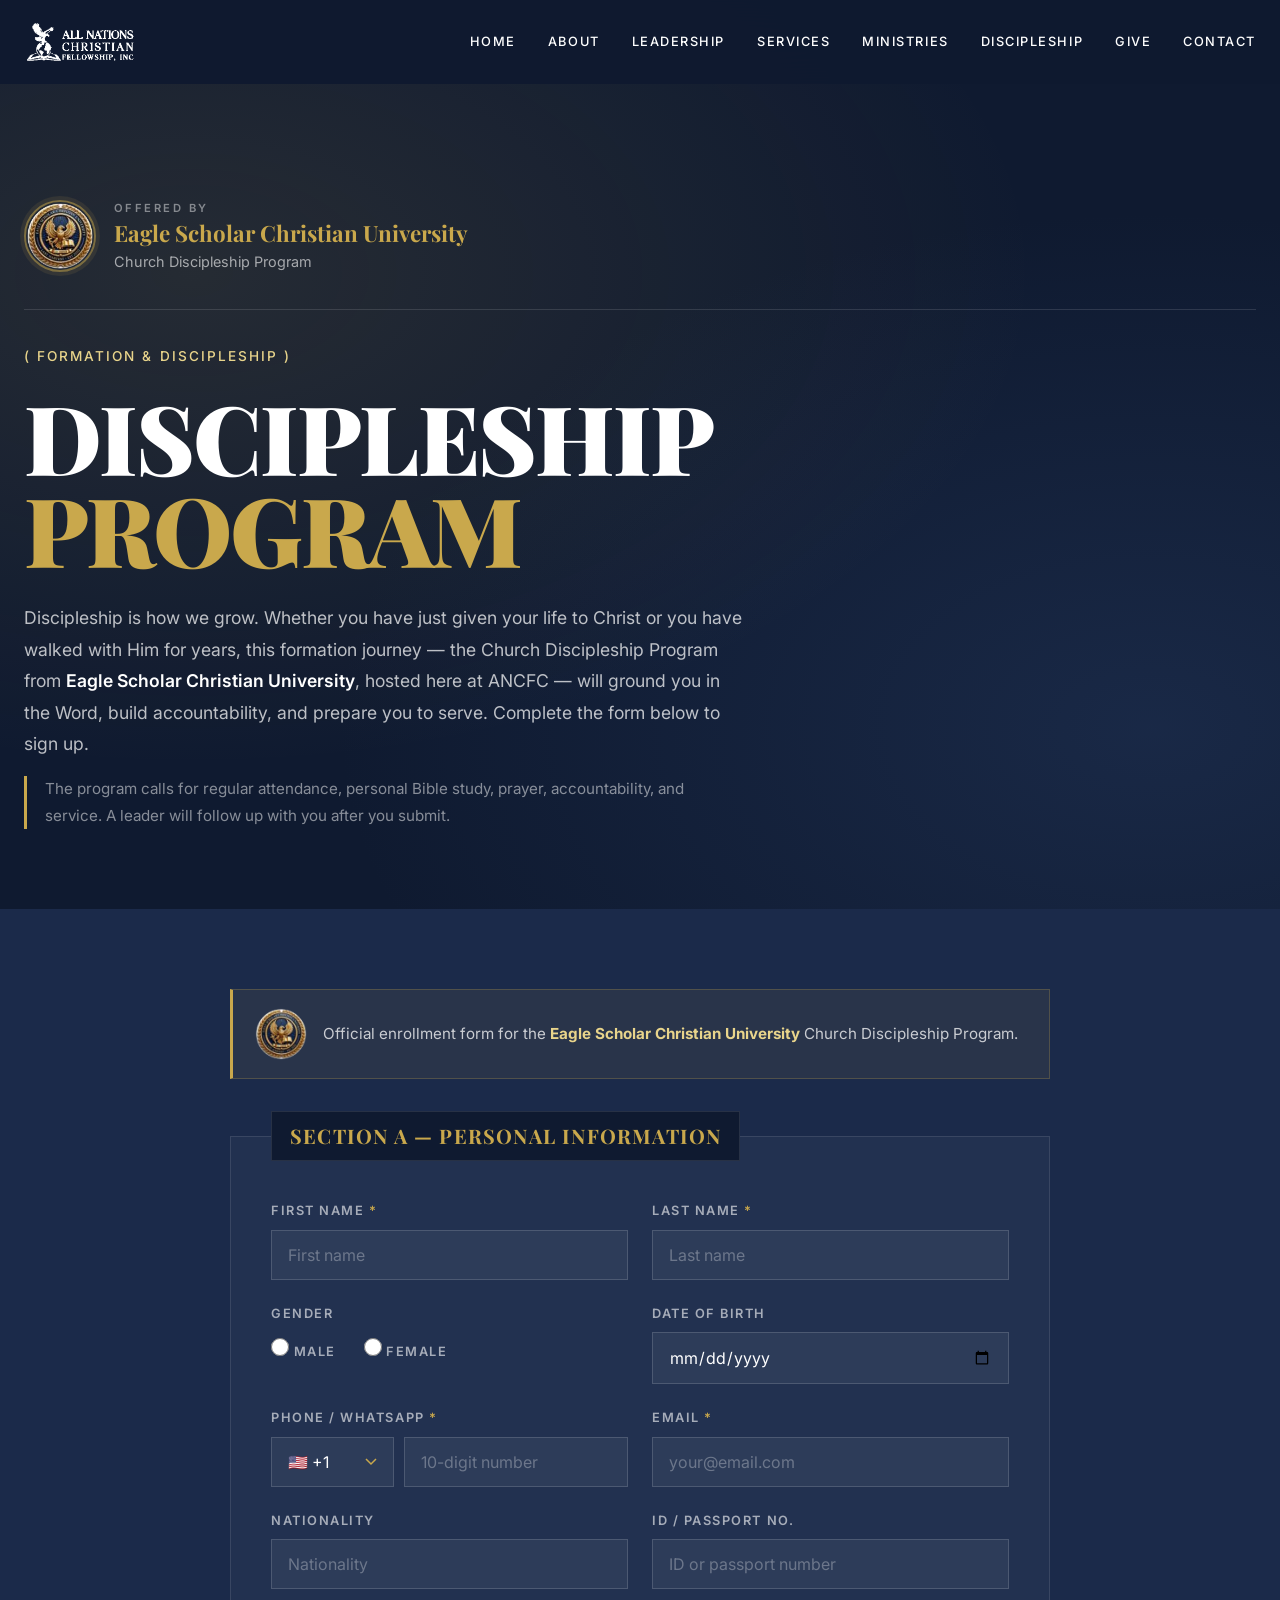
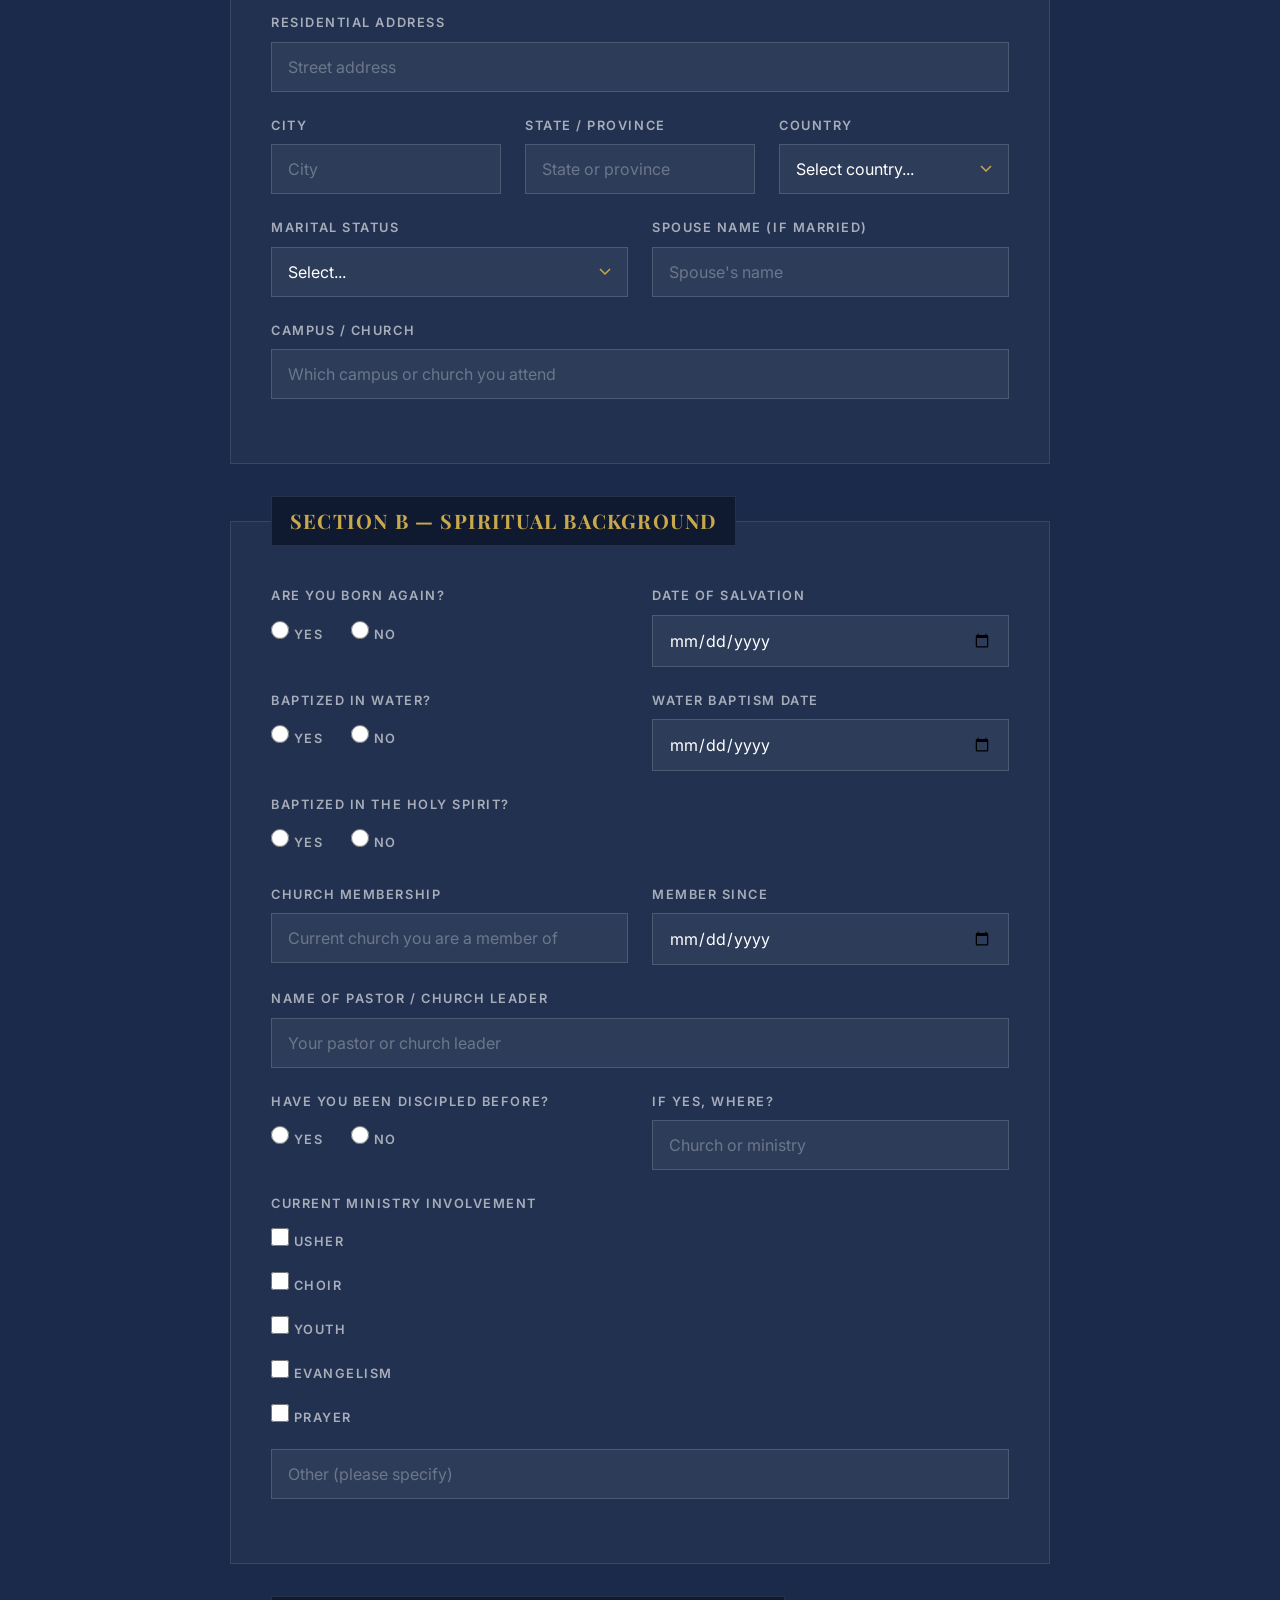
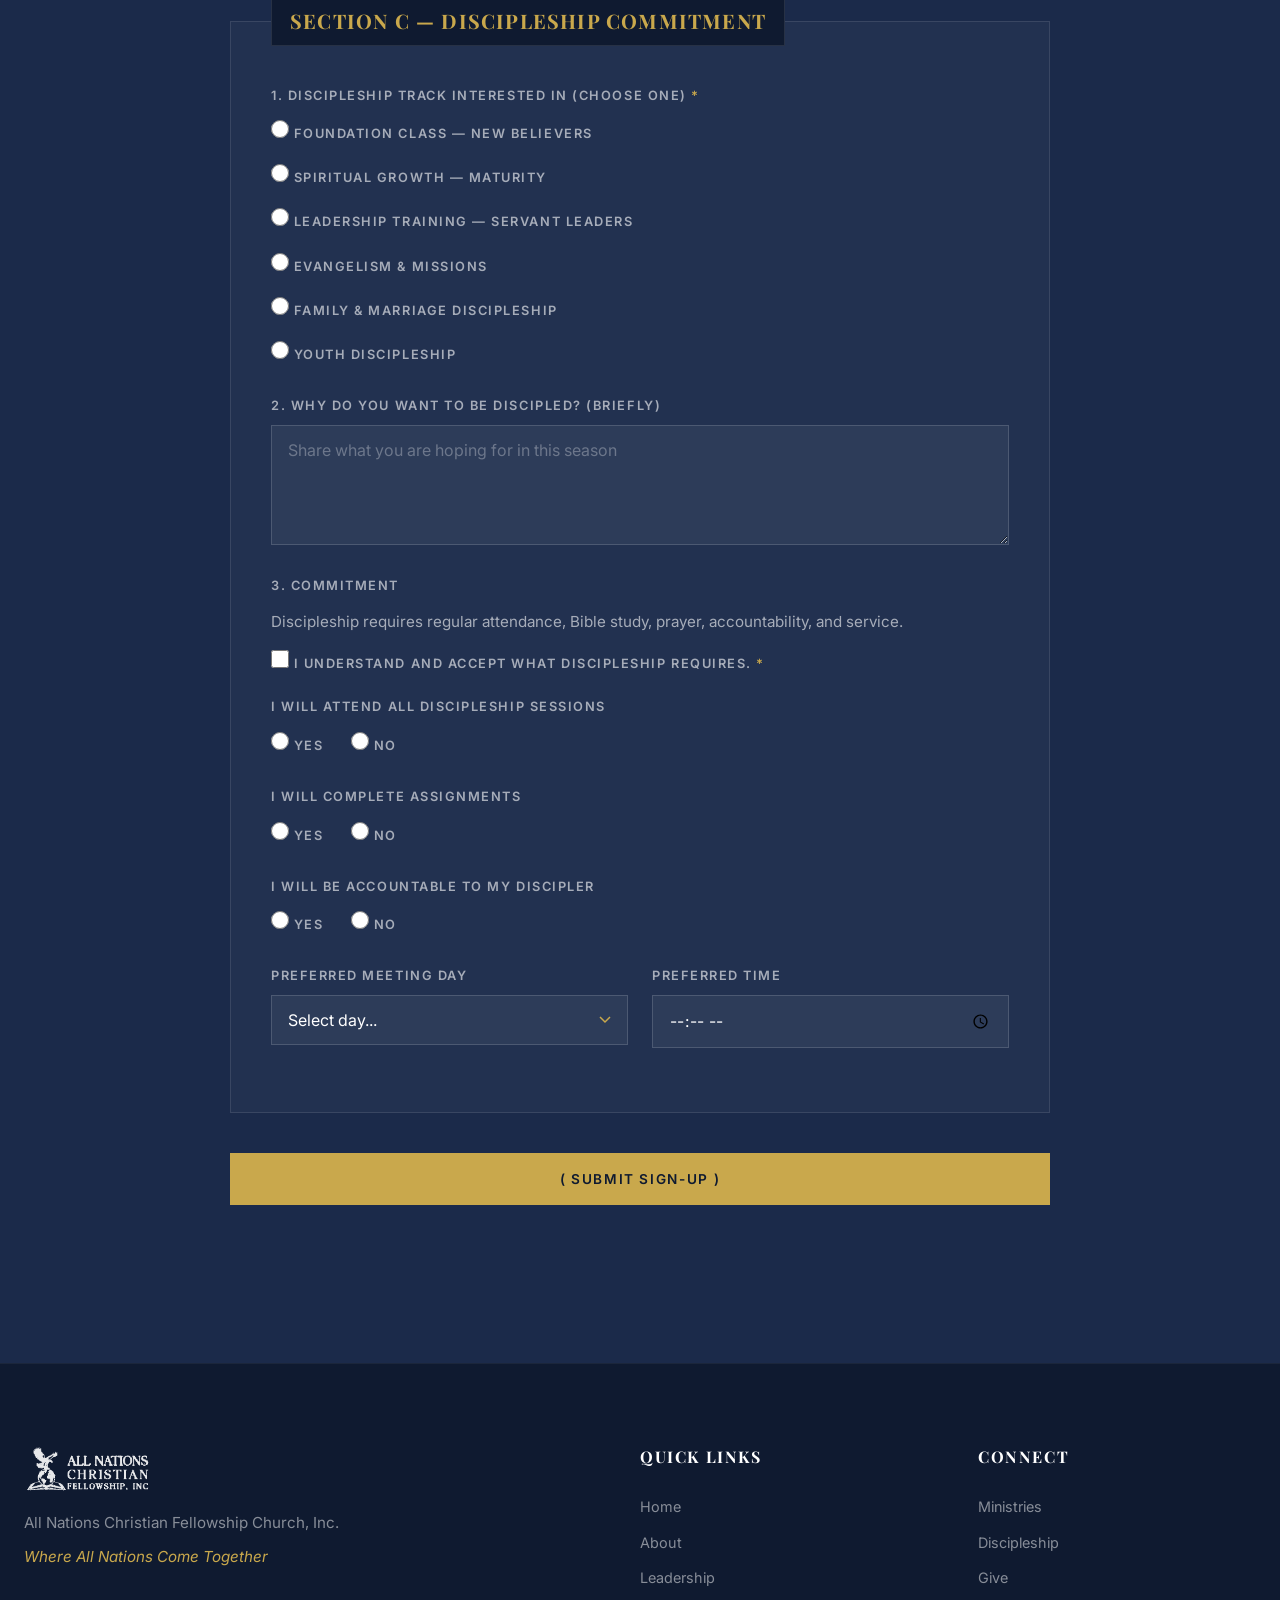
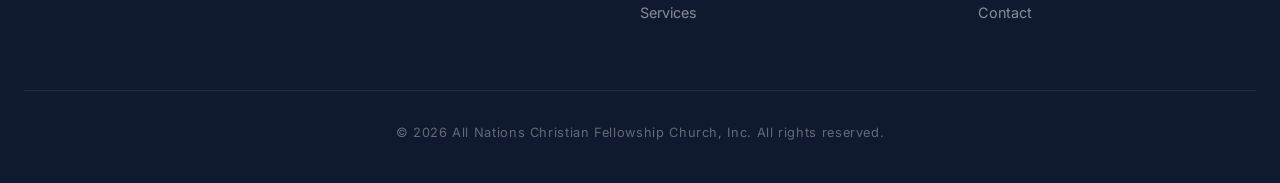
==== commit 00b956d1: "Attribute Discipleship Program to Eagle Scholar Christian University - Add provider lockup (crest + " ====
--- a/site/discipleship.html
+++ b/site/discipleship.html
@@ -4,7 +4,7 @@
   <meta charset="UTF-8">
   <meta name="viewport" content="width=device-width, initial-scale=1.0">
   <title>Discipleship Program | ANCFC - All Nations Christian Fellowship Church</title>
-  <meta name="description" content="Sign up for the All Nations Christian Fellowship Church Discipleship Program - a formation journey to grow you into spiritual maturity, leadership, and kingdom impact.">
+  <meta name="description" content="Enroll in the Church Discipleship Program offered by Eagle Scholar Christian University, hosted at All Nations Christian Fellowship Church - a formation journey into spiritual maturity, leadership, and kingdom impact.">
   <link rel="preconnect" href="https://fonts.googleapis.com">
   <link rel="preconnect" href="https://fonts.gstatic.com" crossorigin>
   <link href="https://fonts.googleapis.com/css2?family=Playfair+Display:wght@400;700;900&family=Inter:wght@300;400;500;600;700&display=swap" rel="stylesheet">
@@ -40,9 +40,17 @@
   <header class="signup-header">
     <div class="signup-header-overlay"></div>
     <div class="container">
+      <div class="signup-provider">
+        <img src="assets/images/eagle-scholar-logo.png?v=3" alt="Eagle Scholar Christian University crest" class="signup-provider-logo" width="72" height="72">
+        <div class="signup-provider-text">
+          <span class="signup-provider-label">Offered by</span>
+          <span class="signup-provider-name">Eagle Scholar Christian University</span>
+          <span class="signup-provider-sub">Church Discipleship Program</span>
+        </div>
+      </div>
       <p class="section-tag">( Formation &amp; Discipleship )</p>
       <h1 class="signup-title">DISCIPLESHIP<br><span class="accent-text">PROGRAM</span></h1>
-      <p class="signup-intro">Discipleship is how we grow. Whether you have just given your life to Christ or you have walked with Him for years, this formation journey will ground you in the Word, build accountability, and prepare you to serve. Complete the form below to sign up.</p>
+      <p class="signup-intro">Discipleship is how we grow. Whether you have just given your life to Christ or you have walked with Him for years, this formation journey &mdash; the Church Discipleship Program from <strong>Eagle Scholar Christian University</strong>, hosted here at ANCFC &mdash; will ground you in the Word, build accountability, and prepare you to serve. Complete the form below to sign up.</p>
       <p class="signup-commit-note">The program calls for regular attendance, personal Bible study, prayer, accountability, and service. A leader will follow up with you after you submit.</p>
     </div>
   </header>
@@ -52,6 +60,12 @@
     <div class="container">
       <form class="signup-form" action="https://formspree.io/f/xpwdjqkv" method="POST">
         <input type="hidden" name="_subject" value="New Discipleship Program Sign-Up">
+        <input type="hidden" name="Program Provider" value="Eagle Scholar Christian University - Church Discipleship Program">
+
+        <div class="signup-form-provider">
+          <img src="assets/images/eagle-scholar-logo.png?v=3" alt="Eagle Scholar Christian University crest" width="52" height="52">
+          <p>Official enrollment form for the <strong>Eagle Scholar Christian University</strong> Church Discipleship Program.</p>
+        </div>
 
         <!-- SECTION A -->
         <fieldset class="signup-fieldset">
--- a/site/styles.css
+++ b/site/styles.css
@@ -1790,6 +1790,88 @@
   color: var(--gold-light);
 }
 
+/* --- Program provider (Eagle Scholar Christian University) --- */
+.signup-provider {
+  display: flex;
+  align-items: center;
+  gap: 18px;
+  margin-bottom: 2.25rem;
+  padding-bottom: 2.25rem;
+  border-bottom: 1px solid rgba(255, 255, 255, 0.12);
+}
+
+.signup-provider-logo {
+  width: 72px;
+  height: 72px;
+  border-radius: 50%;
+  object-fit: cover;
+  flex-shrink: 0;
+  border: 2px solid rgba(201, 168, 76, 0.55);
+  box-shadow: 0 0 0 4px rgba(201, 168, 76, 0.1);
+}
+
+.signup-provider-text {
+  display: flex;
+  flex-direction: column;
+  gap: 3px;
+}
+
+.signup-provider-label {
+  font-size: 0.7rem;
+  font-weight: 600;
+  letter-spacing: 0.22em;
+  text-transform: uppercase;
+  color: rgba(255, 255, 255, 0.45);
+}
+
+.signup-provider-name {
+  font-family: var(--font-display);
+  font-size: 1.4rem;
+  font-weight: 700;
+  color: var(--gold);
+  line-height: 1.15;
+}
+
+.signup-provider-sub {
+  font-size: 0.9rem;
+  color: rgba(255, 255, 255, 0.6);
+}
+
+.signup-intro strong {
+  color: var(--white);
+  font-weight: 600;
+}
+
+/* Provider strip at the top of the form */
+.signup-form-provider {
+  display: flex;
+  align-items: center;
+  gap: 16px;
+  padding: 18px 22px;
+  margin-bottom: 32px;
+  background: rgba(201, 168, 76, 0.08);
+  border: 1px solid rgba(201, 168, 76, 0.25);
+  border-left: 3px solid var(--gold);
+}
+
+.signup-form-provider img {
+  width: 52px;
+  height: 52px;
+  border-radius: 50%;
+  object-fit: cover;
+  flex-shrink: 0;
+}
+
+.signup-form-provider p {
+  font-size: 0.95rem;
+  line-height: 1.6;
+  color: rgba(255, 255, 255, 0.75);
+}
+
+.signup-form-provider strong {
+  color: var(--gold-light);
+}
+
 .signup-title {
   font-family: var(--font-display);
   font-size: clamp(2.8rem, 8vw, 6rem);
@@ -1983,4 +2065,17 @@
     grid-template-columns: 1fr;
     gap: 0;
   }
-}
+
+  .signup-provider {
+    gap: 14px;
+  }
+
+  .signup-provider-logo {
+    width: 56px;
+    height: 56px;
+  }
+
+  .signup-provider-name {
+    font-size: 1.15rem;
+  }
+}
